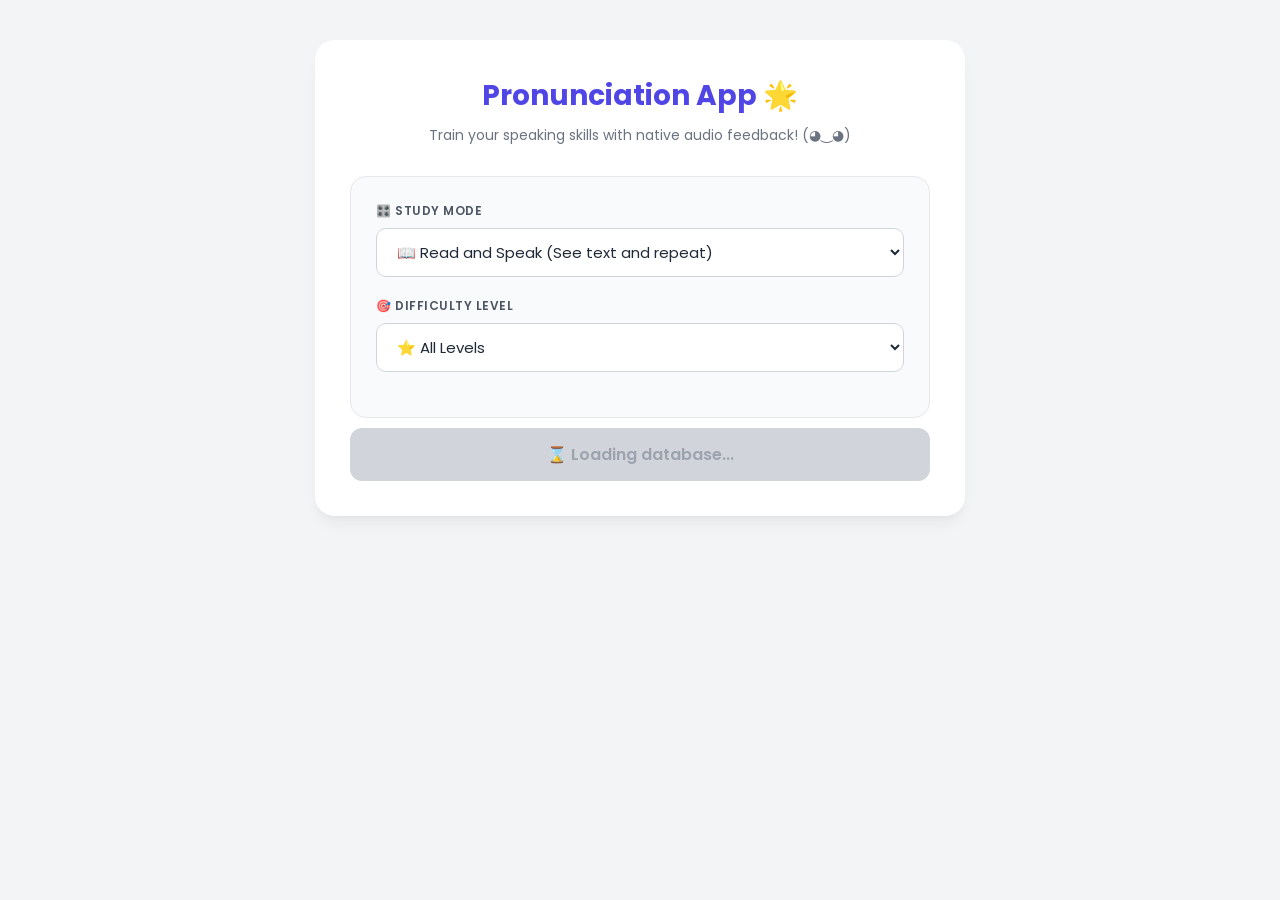
==== index.html @ 65e1717c "Update index.html" ====
<!DOCTYPE html>
<html lang="en">
<head>
    <meta charset="UTF-8">
    <meta name="viewport" content="width=device-width, initial-scale=1.0">
    <title>English Pronunciation Trainer 🌟</title>
    <!-- Google Fonts: Poppins (Clean and Modern) -->
    <link rel="preconnect" href="https://fonts.googleapis.com">
    <link rel="preconnect" href="https://fonts.gstatic.com" crossorigin>
    <link href="https://fonts.googleapis.com/css2?family=Poppins:wght@300;400;500;600;700&display=swap" rel="stylesheet">

    <style>
        :root {
            --primary: #4F46E5;       /* Modern Indigo */
            --primary-hover: #4338CA;
            --success: #10B981;       /* Emerald */
            --success-hover: #059669;
            --danger: #EF4444;        /* Rose Alert */
            --danger-hover: #DC2626;
            --dark: #1F2937;          /* Slate Dark */
            --light: #F9FAFB;
            --card-shadow: 0 10px 15px -3px rgba(0, 0, 0, 0.05), 0 4px 6px -4px rgba(0, 0, 0, 0.05);
            --transition: all 0.25s cubic-bezier(0.4, 0, 0.2, 1);
        }

        * {
            box-sizing: border-box;
            margin: 0;
            padding: 0;
        }

        body {
            font-family: 'Poppins', -apple-system, BlinkMacSystemFont, "Segoe UI", Roboto, sans-serif;
            background-color: #F3F4F6;
            color: var(--dark);
            min-height: 100vh;
            display: flex;
            flex-direction: column;
            align-items: center;
            justify-content: flex-start;
            padding: 40px 20px;
        }

        .container {
            max-width: 650px;
            width: 100%;
            background: white;
            padding: 35px;
            border-radius: 20px;
            box-shadow: var(--card-shadow);
            margin-bottom: 25px;
            transition: var(--transition);
        }

        /* Screen Navigation (Single-Page App Layout) */
        .screen-section {
            display: none;
        }
        .screen-section.active {
            display: block;
            animation: fadeIn 0.4s ease-out;
        }

        @keyframes fadeIn {
            from { opacity: 0; transform: translateY(8px); }
            to { opacity: 1; transform: translateY(0); }
        }

        h1 {
            text-align: center;
            color: var(--primary);
            font-size: 28px;
            font-weight: 700;
            margin-bottom: 8px;
        }

        .subtitle {
            text-align: center;
            color: #6B7280;
            font-size: 14px;
            margin-bottom: 30px;
        }

        /* Setup Screen Controls */
        .setup-card {
            background-color: var(--light);
            padding: 25px;
            border-radius: 16px;
            border: 1px solid #E5E7EB;
            margin-bottom: 10px;
        }

        .filter-group {
            display: flex;
            flex-direction: column;
            margin-bottom: 20px;
        }

        .filter-group label {
            font-size: 12px;
            font-weight: 600;
            margin-bottom: 8px;
            color: #4B5563;
            letter-spacing: 0.5px;
        }

        select {
            padding: 12px 16px;
            border-radius: 10px;
            border: 1.5px solid #D1D5DB;
            font-size: 15px;
            background-color: white;
            font-family: inherit;
            color: var(--dark);
            outline: none;
            transition: var(--transition);
            cursor: pointer;
        }

        select:focus {
            border-color: var(--primary);
            box-shadow: 0 0 0 3px rgba(79, 70, 229, 0.15);
        }

        /* Practice / Training Screen */
        .trainer-header {
            display: flex;
            justify-content: space-between;
            align-items: center;
            margin-bottom: 20px;
        }

        .badge {
            font-size: 11px;
            font-weight: 700;
            padding: 6px 14px;
            border-radius: 50px;
            text-transform: uppercase;
            letter-spacing: 0.5px;
        }
        .badge-easy { background-color: #D1FAE5; color: #065F46; }
        .badge-medium { background-color: #FEF3C7; color: #92400E; }
        .badge-hard { background-color: #FEE2E2; color: #991B1B; }

        .progress-indicator {
            text-align: center;
            font-size: 13px;
            color: #9CA3AF;
            margin-bottom: 15px;
            font-weight: 500;
        }

        .card {
            background: var(--light);
            padding: 30px 20px;
            border-radius: 16px;
            border: 1px solid #E5E7EB;
            margin: 15px 0;
            text-align: center;
            min-height: 120px;
            display: flex;
            flex-direction: column;
            align-items: center;
            justify-content: center;
        }

        #target-sentence {
            font-size: 22px;
            line-height: 1.6;
            font-weight: 600;
            color: var(--dark);
            transition: var(--transition);
        }

        #image-container {
            max-width: 100%;
            margin-bottom: 15px;
            border-radius: 12px;
            overflow: hidden;
            display: none;
            box-shadow: 0 4px 6px -1px rgba(0,0,0,0.05);
        }

        #image-display {
            width: 100%;
            max-height: 220px;
            object-fit: contain;
        }

        /* Listen and Speak Audio Controls */
        #audio-container {
            display: none;
            width: 100%;
        }

        .audio-instruction {
            font-size: 13px;
            color: #6B7280;
            margin-bottom: 15px;
        }

        /* Voice Selection Controls inside Audio Card */
        .voice-settings {
            display: flex;
            gap: 12px;
            justify-content: center;
            margin-bottom: 20px;
            flex-wrap: wrap;
            background: rgba(255, 255, 255, 0.7);
            padding: 12px;
            border-radius: 12px;
            border: 1px solid rgba(0, 0, 0, 0.05);
        }

        .setting-item {
            display: flex;
            flex-direction: column;
            align-items: flex-start;
            flex: 1;
            min-width: 140px;
        }

        .setting-item label {
            font-size: 11px;
            font-weight: 600;
            color: #4B5563;
            margin-bottom: 5px;
            text-transform: uppercase;
            letter-spacing: 0.5px;
        }

        .setting-item select {
            width: 100%;
            padding: 8px 12px;
            border-radius: 8px;
            border: 1.5px solid #E5E7EB;
            font-size: 13px;
            font-weight: 500;
            color: var(--dark);
            background-color: white;
            transition: var(--transition);
            cursor: pointer;
        }

        .btn-audio-play {
            background-color: var(--primary);
            color: white;
            border: none;
            padding: 12px 24px;
            font-size: 15px;
            font-weight: 600;
            border-radius: 50px;
            cursor: pointer;
            display: inline-flex;
            align-items: center;
            gap: 8px;
            transition: var(--transition);
            box-shadow: 0 4px 10px rgba(79, 70, 229, 0.2);
            position: relative;
            /* 🛠️ เพิ่มบรรทัดนี้เพื่อเว้นระยะห่างด้านล่างของปุ่ม (ปรับตัวเลขได้ตามใจชอบ) */
            margin-bottom: 30px; 
        }

        .btn-audio-play:hover {
            background-color: var(--primary-hover);
            transform: translateY(-1px);
        }

        .btn-audio-play::after {
            content: '';
            position: absolute;
            width: 100%;
            height: 100%;
            border-radius: 50px;
            border: 2px solid var(--primary);
            top: 0;
            left: 0;
            animation: audio-pulse 2s infinite;
            pointer-events: none;
            opacity: 0;
        }

        @keyframes audio-pulse {
            0% { transform: scale(1); opacity: 0.5; }
            100% { transform: scale(1.15); opacity: 0; }
        }

        /* Pronunciation feedback markers */
        .word-correct { color: var(--success); font-weight: 700; margin: 0 3px; border-bottom: 2px solid var(--success); }
        .word-incorrect { color: var(--danger); text-decoration: underline dashed; margin: 0 3px; }

        .comparison-result {
            text-align: center;
            font-size: 18px;
            line-height: 1.6;
            min-height: 30px;
            margin: 15px 0;
        }

        .status-text {
            text-align: center;
            font-size: 13px;
            font-style: italic;
            color: #6B7280;
            min-height: 20px;
            margin-bottom: 15px;
        }

        .score-display {
            text-align: center;
            font-size: 32px;
            font-weight: 700;
            color: var(--primary);
            margin: 15px 0;
            min-height: 48px;
        }

        /* Action Buttons */
        .btn-group {
            display: flex;
            gap: 12px;
            justify-content: center;
            margin-top: 10px;
        }

        button {
            font-family: inherit;
            border: none;
            border-radius: 12px;
            cursor: pointer;
            transition: var(--transition);
        }

        button:disabled {
            background-color: #D1D5DB !important;
            color: #9CA3AF !important;
            cursor: not-allowed;
            box-shadow: none !important;
        }

        .btn-block {
            width: 100%;
        }

        .btn-large {
            padding: 14px 28px;
            font-size: 16px;
            font-weight: 600;
        }

        .btn-primary { background: var(--primary); color: white; }
        .btn-primary:hover:not(:disabled) { background: var(--primary-hover); }

        .btn-secondary { background: #E5E7EB; color: #4B5563; font-weight: 600; padding: 10px 20px; font-size: 14px; }
        .btn-secondary:hover { background: #D1D5DB; }
        .btn-sm { padding: 6px 12px; font-size: 12px; border-radius: 8px; }

        .btn-success { background: var(--success); color: white; }
        .btn-success:hover:not(:disabled) { background: var(--success-hover); }

        .btn-danger { background: var(--danger); color: white; }
        .btn-danger:hover { background: var(--danger-hover); }

        /* Mic Action Settings */
        .btn-mic {
            display: inline-flex;
            align-items: center;
            gap: 8px;
            padding: 12px 26px;
            font-size: 15px;
            font-weight: 600;
            border-radius: 50px;
            box-shadow: 0 4px 6px -1px rgba(0,0,0,0.05);
        }

        .btn-mic-active {
            animation: recording-glow 1.5s infinite;
        }

        @keyframes recording-glow {
            0% { background-color: var(--danger); box-shadow: 0 0 0 0 rgba(239, 68, 68, 0.4); }
            70% { background-color: #F87171; box-shadow: 0 0 0 10px rgba(239, 68, 68, 0); }
            100% { background-color: var(--danger); box-shadow: 0 0 0 0 rgba(239, 68, 68, 0); }
        }

        /* Practice History Section */
        .history-section {
            max-width: 650px;
            width: 100%;
            background: white;
            padding: 25px;
            border-radius: 20px;
            box-shadow: var(--card-shadow);
        }

        .history-header {
            display: flex;
            justify-content: space-between;
            align-items: center;
            margin-bottom: 20px;
        }

        .history-header h3 {
            font-size: 16px;
            font-weight: 700;
            color: var(--dark);
        }

        .table-responsive {
            overflow-x: auto;
            border-radius: 12px;
            border: 1px solid #E5E7EB;
        }

        table {
            width: 100%;
            border-collapse: collapse;
            background: white;
            font-size: 13px;
            text-align: left;
        }

        th, td {
            padding: 12px 16px;
            border-bottom: 1px solid #E5E7EB;
        }

        th {
            background-color: var(--light);
            color: #4B5563;
            font-weight: 600;
        }

        tr:last-child td {
            border-bottom: none;
        }

        .history-target {
            font-weight: 600;
            color: var(--dark);
        }

        .history-user {
            color: #6B7280;
            font-size: 12px;
            margin-top: 3px;
        }

        .score-pill {
            display: inline-block;
            padding: 4px 8px;
            border-radius: 6px;
            font-weight: bold;
        }
        .score-pill-high { background-color: #D1FAE5; color: #065F46; }
        .score-pill-med { background-color: #FEF3C7; color: #92400E; }
        .score-pill-low { background-color: #FEE2E2; color: #991B1B; }

        /* ==================== Responsive Queries (Desktop/Mobile optimizations) ==================== */
        @media (max-width: 600px) {
            body {
                padding: 15px 10px;
            }

            .container {
                padding: 20px 15px;
                border-radius: 16px;
                margin-bottom: 15px;
            }

            h1 {
                font-size: 22px;
            }

            .subtitle {
                font-size: 11px;
                margin-bottom: 20px;
            }

            .setup-card {
                padding: 15px;
            }

            select {
                padding: 10px 12px;
                font-size: 13px;
            }

            .trainer-header {
                margin-bottom: 15px;
            }

            .progress-indicator {
                font-size: 11px;
                margin-bottom: 10px;
            }

            .card {
                padding: 20px 12px;
                min-height: 100px;
            }

            #target-sentence {
                font-size: 17px;
                line-height: 1.5;
            }

            .voice-settings {
                flex-direction: column;
                gap: 10px;
                padding: 10px;
                width: 100%;
            }

            .setting-item {
                width: 100%;
                min-width: unset;
            }

            .btn-audio-play {
                width: 100%;
                justify-content: center;
                font-size: 14px;
                padding: 10px 18px;
            }

            .comparison-result {
                font-size: 15px;
                margin: 10px 0;
            }

            .status-text {
                font-size: 12px;
                margin-bottom: 10px;
            }

            .score-display {
                font-size: 26px;
                margin: 10px 0;
            }

            /* Stack all main buttons vertically to prevent clipping of button text on mobile */
            .btn-group {
                flex-direction: column;
                width: 100%;
                gap: 10px;
            }

            .btn-group button {
                width: 100% !important;
                padding: 12px;
                font-size: 14px;
                justify-content: center;
            }

            .history-section {
                padding: 15px;
                border-radius: 16px;
            }

            .history-header {
                flex-direction: column;
                align-items: flex-start;
                gap: 10px;
            }

            .history-header h3 {
                font-size: 14px;
            }

            .history-header div {
                width: 100%;
                display: flex;
                gap: 6px;
            }

            .history-header div button {
                flex: 1;
                font-size: 11px;
                padding: 6px 8px;
            }

            table {
                font-size: 11px;
            }

            th, td {
                padding: 8px 10px;
            }
        }
    </style>
</head>
<body>

    <!-- ==================== Screen 1: Study Configuration (Setup Screen) ==================== -->
    <div id="screen-setup" class="container screen-section active">
        <h1>Pronunciation App 🌟</h1>
        <p class="subtitle">Train your speaking skills with native audio feedback! (◕‿◕)</p>
        
        <div class="setup-card">
            <div class="filter-group">
                <label for="filter-mode">🎛️ STUDY MODE</label>
                <select id="filter-mode">
                    <option value="read">📖 Read and Speak (See text and repeat)</option>
                    <option value="listen">🎧 Listen and Speak (Listen and mimic voice)</option>
                    <option value="image">🖼️ Look and Speak (Identify pictures)</option>
                </select>
            </div>
            <div class="filter-group">
                <label for="filter-difficulty">🎯 DIFFICULTY LEVEL</label>
                <select id="filter-difficulty">
                    <option value="all">⭐ All Levels</option>
                    <option value="easy">🟢 Easy</option>
                    <option value="medium">🟡 Medium</option>
                    <option value="hard">🔴 Hard</option>
                </select>
            </div>
        </div>

        <button class="btn-primary btn-block btn-large" id="btn-start" onclick="startTrainingSession()" disabled>
            ⌛ Loading database...
        </button>
    </div>

    <!-- ==================== Screen 2: Interactive Training (Trainer Screen) ==================== -->
    <div id="screen-trainer" class="container screen-section">
        <div class="trainer-header">
            <button class="btn-secondary btn-sm" onclick="goBackToSetup()">⚙️ Change Mode</button>
            <span id="difficulty-badge" class="badge">-</span>
        </div>
        
        <div class="progress-indicator">
            Challenge <span id="current-question-num">0</span> / <span id="total-questions-num">0</span>
        </div>

        <!-- Dynamic Challenge Area -->
        <div class="card">
            <!-- Image Card (Look and Speak) -->
            <div id="image-container">
                <img id="image-display" src="" alt="Look at this image">
            </div>
            
            <!-- Audio Controller with Voice Setup (Listen and Speak) -->
            <div id="audio-container">
                <p class="audio-instruction">🔊 Listen carefully and repeat after the speaker! (•◡•)</p>
                
                <div class="voice-settings">
                    <div class="setting-item">
                        <label for="select-voice-type">🗣️ Speaker</label>
                        <select id="select-voice-type" onchange="updateVoiceSettings()">
                            <option value="female" selected>👩 Woman (Normal)</option>
                            <option value="male">👨 Man (Normal)</option>
                            <option value="girl">👧 Girl (High Pitch)</option>
                            <option value="boy">👦 Boy (High Pitch)</option>
                        </select>
                    </div>
                    <div class="setting-item">
                        <label for="select-voice-speed">⚡ Speed</label>
                        <select id="select-voice-speed" onchange="updateVoiceSettings()">
                            <option value="0.7">🐢 Slow (0.7x)</option>
                            <option value="1.0" selected>🚶 Normal (1.0x)</option>
                            <option value="1.3">🚀 Fast (1.3x)</option>
                        </select>
                    </div>
                </div>

                <button class="btn-audio-play" id="btn-play-audio" onclick="playTargetAudio()">
                    🔊 Listen to me
                </button>
            </div>
            
            <!-- Hidden/Revealed targets -->
            <div id="target-sentence">Loading...</div>
        </div>
        
        <!-- Interactive evaluation -->
        <div id="comparison-result" class="comparison-result"></div>

        <div class="status-text" id="status-message">Ready. Click 'Start Practice' to begin.</div>
        <div class="score-display" id="score-text"></div>

        <div class="btn-group">
            <button class="btn-success btn-mic" id="btn-mic" onclick="toggleRecording()">
                🎙️ Start Practice (•◡•)
            </button>
            <!-- New: Retry/Practice Again Button -->
            <button class="btn-secondary" id="btn-retry" onclick="retryCurrentSentence()" style="display: none;">
                🔄 Practice Again
            </button>
            <button class="btn-secondary" id="btn-next" onclick="loadNextSentence()">
                Next Challenge ➡️
            </button>
        </div>
    </div>

    <!-- ==================== Activity History Panel ==================== -->
    <div id="history-panel" class="history-section" style="display: none;">
        <div class="history-header">
            <h3>📈 Your Practice History</h3>
            <div>
                <button class="btn-secondary btn-sm" onclick="exportHistoryToCSV()">📤 Export CSV</button>
                <button class="btn-danger btn-sm" onclick="clearPracticeHistory()">🗑️ Clear History</button>
            </div>
        </div>
        <div class="table-responsive">
            <table>
                <thead>
                    <tr>
                        <th style="width: 25%">Time</th>
                        <th style="width: 15%">Mode</th>
                        <th style="width: 45%">Target Sentence & Your Speech</th>
                        <th style="width: 15%">Score</th>
                    </tr>
                </thead>
                <tbody id="history-table-body">
                    <!-- Loaded dynamically via JavaScript -->
                </tbody>
            </table>
        </div>
    </div>

    <script src="app.js"></script>
</body>
</html>
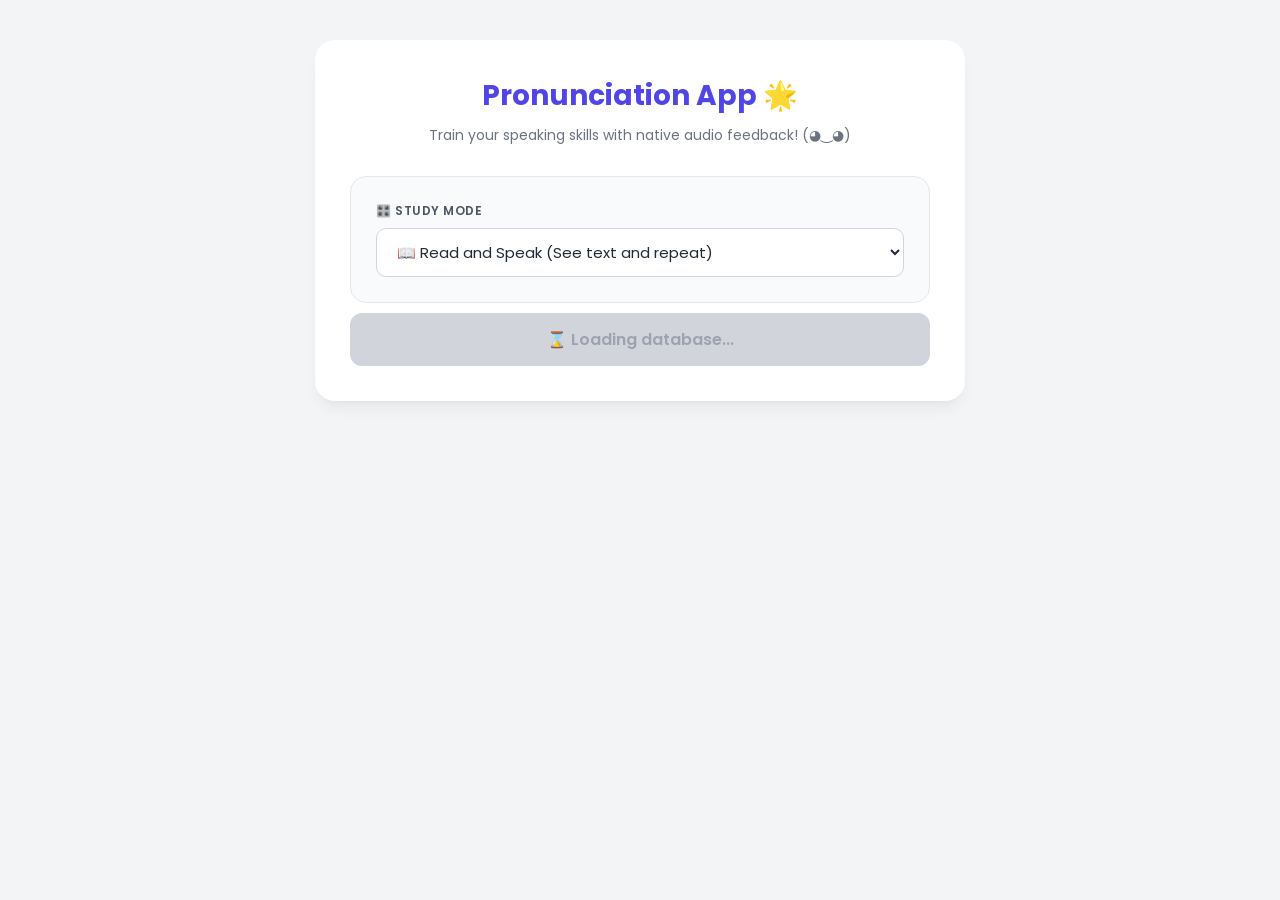
==== commit 9985f42c: "Update index.html" ====
--- a/index.html
+++ b/index.html
@@ -93,7 +93,6 @@
         .filter-group {
             display: flex;
             flex-direction: column;
-            margin-bottom: 20px;
         }
 
         .filter-group label {
@@ -125,22 +124,10 @@
         /* Practice / Training Screen */
         .trainer-header {
             display: flex;
-            justify-content: space-between;
+            justify-content: flex-start;
             align-items: center;
             margin-bottom: 20px;
         }
-
-        .badge {
-            font-size: 11px;
-            font-weight: 700;
-            padding: 6px 14px;
-            border-radius: 50px;
-            text-transform: uppercase;
-            letter-spacing: 0.5px;
-        }
-        .badge-easy { background-color: #D1FAE5; color: #065F46; }
-        .badge-medium { background-color: #FEF3C7; color: #92400E; }
-        .badge-hard { background-color: #FEE2E2; color: #991B1B; }
 
         .progress-indicator {
             text-align: center;
@@ -257,7 +244,7 @@
             transition: var(--transition);
             box-shadow: 0 4px 10px rgba(79, 70, 229, 0.2);
             position: relative;
-            /* 🛠️ เพิ่มบรรทัดนี้เพื่อเว้นระยะห่างด้านล่างของปุ่ม (ปรับตัวเลขได้ตามใจชอบ) */
+            /* Spacing between button and target sentence */
             margin-bottom: 30px; 
         }
 
@@ -285,6 +272,38 @@
             100% { transform: scale(1.15); opacity: 0; }
         }
 
+        /* Typing Input Layout Container */
+        #type-container {
+            display: none;
+            width: 100%;
+            margin-bottom: 20px;
+        }
+
+        #type-input {
+            width: 100%;
+            padding: 14px 18px;
+            border-radius: 12px;
+            border: 1.5px solid #D1D5DB;
+            font-family: inherit;
+            font-size: 16px;
+            font-weight: 500;
+            outline: none;
+            transition: var(--transition);
+            background-color: white;
+            color: var(--dark);
+        }
+
+        #type-input:focus {
+            border-color: var(--primary);
+            box-shadow: 0 0 0 3px rgba(79, 70, 229, 0.15);
+        }
+
+        #type-input:disabled {
+            background-color: #F3F4F6;
+            color: #9CA3AF;
+            cursor: not-allowed;
+        }
+
         /* Pronunciation feedback markers */
         .word-correct { color: var(--success); font-weight: 700; margin: 0 3px; border-bottom: 2px solid var(--success); }
         .word-incorrect { color: var(--danger); text-decoration: underline dashed; margin: 0 3px; }
@@ -295,6 +314,22 @@
             line-height: 1.6;
             min-height: 30px;
             margin: 15px 0;
+        }
+
+        /* Grammar Advisor Box style */
+        #grammar-tip {
+            font-size: 13px;
+            color: var(--primary);
+            background-color: rgba(79, 70, 229, 0.08);
+            padding: 10px 14px;
+            border-radius: 10px;
+            display: none;
+            margin: 12px auto;
+            max-width: 95%;
+            line-height: 1.5;
+            border: 1px solid rgba(79, 70, 229, 0.15);
+            animation: fadeIn 0.3s ease-out;
+            text-align: left;
         }
 
         .status-text {
@@ -505,6 +540,11 @@
                 line-height: 1.5;
             }
 
+            #type-input {
+                padding: 12px 14px;
+                font-size: 14px;
+            }
+
             .voice-settings {
                 flex-direction: column;
                 gap: 10px;
@@ -522,6 +562,7 @@
                 justify-content: center;
                 font-size: 14px;
                 padding: 10px 18px;
+                margin-bottom: 20px;
             }
 
             .comparison-result {
@@ -604,15 +645,9 @@
                     <option value="read">📖 Read and Speak (See text and repeat)</option>
                     <option value="listen">🎧 Listen and Speak (Listen and mimic voice)</option>
                     <option value="image">🖼️ Look and Speak (Identify pictures)</option>
-                </select>
-            </div>
-            <div class="filter-group">
-                <label for="filter-difficulty">🎯 DIFFICULTY LEVEL</label>
-                <select id="filter-difficulty">
-                    <option value="all">⭐ All Levels</option>
-                    <option value="easy">🟢 Easy</option>
-                    <option value="medium">🟡 Medium</option>
-                    <option value="hard">🔴 Hard</option>
+                    <!-- Typing modes -->
+                    <option value="listen_type">⌨️ Listen and Type (Hear audio and spell)</option>
+                    <option value="image_type">🖼️ Look and Type (Look at image and spell)</option>
                 </select>
             </div>
         </div>
@@ -626,7 +661,6 @@
     <div id="screen-trainer" class="container screen-section">
         <div class="trainer-header">
             <button class="btn-secondary btn-sm" onclick="goBackToSetup()">⚙️ Change Mode</button>
-            <span id="difficulty-badge" class="badge">-</span>
         </div>
         
         <div class="progress-indicator">
@@ -664,17 +698,24 @@
                     </div>
                 </div>
 
+                <!-- Fixed voice-button label to "Listen to Me" -->
                 <button class="btn-audio-play" id="btn-play-audio" onclick="playTargetAudio()">
-                    🔊 Listen to me
+                    🔊 Listen to Me
                 </button>
+            </div>
+
+            <!-- Typing input block (Invisible in speaking modes) -->
+            <div id="type-container">
+                <input type="text" id="type-input" placeholder="Type your answer here..." onkeydown="handleTypeEnter(event)">
             </div>
             
             <!-- Hidden/Revealed targets -->
             <div id="target-sentence">Loading...</div>
         </div>
         
-        <!-- Interactive evaluation -->
+        <!-- Interactive evaluation and grammar tips -->
         <div id="comparison-result" class="comparison-result"></div>
+        <div id="grammar-tip"></div>
 
         <div class="status-text" id="status-message">Ready. Click 'Start Practice' to begin.</div>
         <div class="score-display" id="score-text"></div>
@@ -683,7 +724,11 @@
             <button class="btn-success btn-mic" id="btn-mic" onclick="toggleRecording()">
                 🎙️ Start Practice (•◡•)
             </button>
-            <!-- New: Retry/Practice Again Button -->
+            <!-- Check answer button for typing mode -->
+            <button class="btn-success btn-mic" id="btn-submit-type" onclick="evaluateTyping()" style="display: none;">
+                ✏️ Check Answer
+            </button>
+            <!-- Practice Again button (Can be clicked at any completed turn) -->
             <button class="btn-secondary" id="btn-retry" onclick="retryCurrentSentence()" style="display: none;">
                 🔄 Practice Again
             </button>
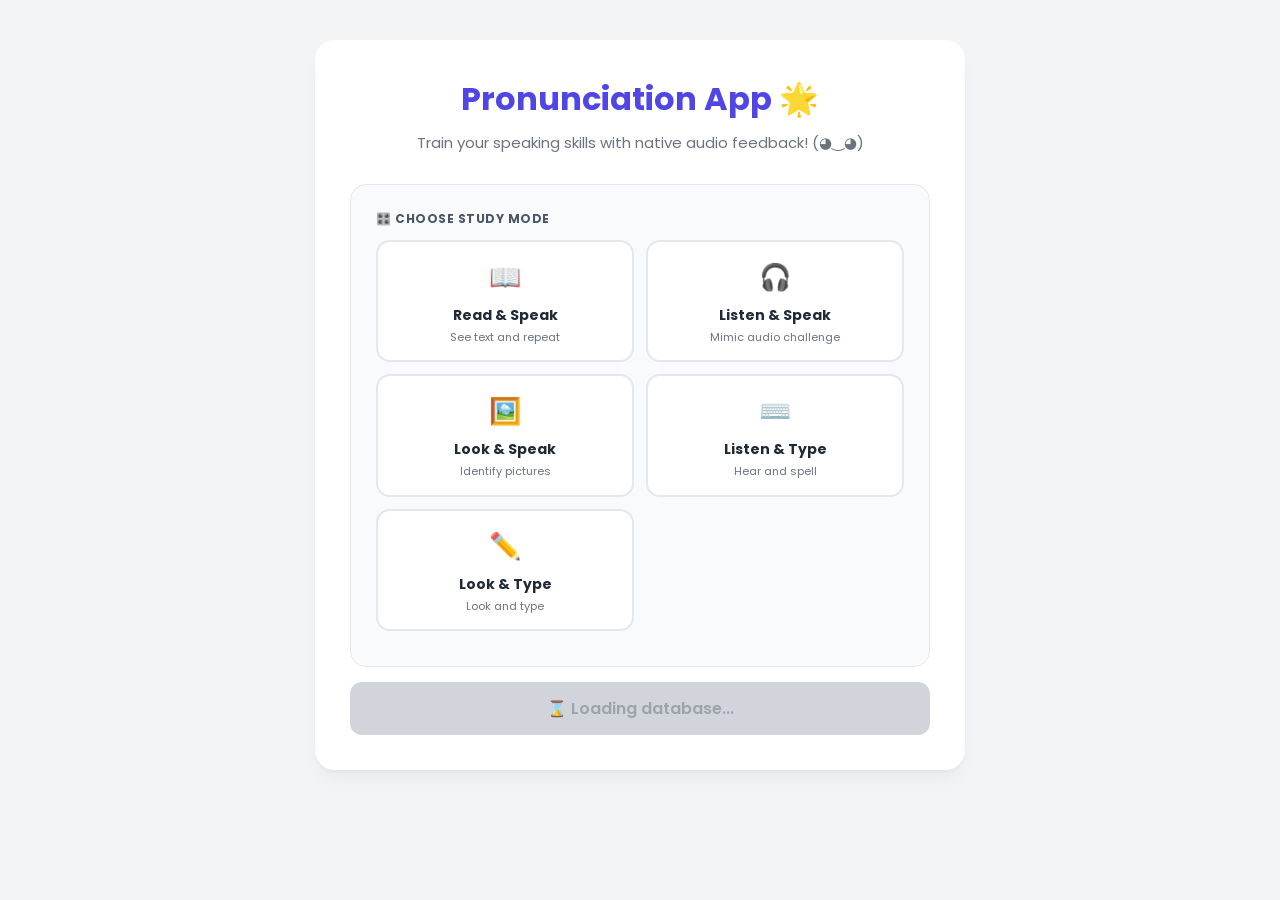
==== commit 88224cbb: "Update index.html" ====
--- a/index.html
+++ b/index.html
@@ -69,7 +69,7 @@
         h1 {
             text-align: center;
             color: var(--primary);
-            font-size: 28px;
+            font-size: 32px;
             font-weight: 700;
             margin-bottom: 8px;
         }
@@ -77,64 +77,109 @@
         .subtitle {
             text-align: center;
             color: #6B7280;
-            font-size: 14px;
+            font-size: 15px;
             margin-bottom: 30px;
         }
 
-        /* Setup Screen Controls */
+        /* Mode Selection Grid */
         .setup-card {
             background-color: var(--light);
             padding: 25px;
             border-radius: 16px;
             border: 1px solid #E5E7EB;
+            margin-bottom: 15px;
+        }
+
+        .mode-grid {
+            display: grid;
+            grid-template-columns: repeat(2, 1fr);
+            gap: 12px;
+            margin-top: 10px;
             margin-bottom: 10px;
         }
 
-        .filter-group {
+        .mode-btn {
+            background: white;
+            border: 2px solid #E5E7EB;
+            border-radius: 14px;
+            padding: 16px 12px;
             display: flex;
             flex-direction: column;
-        }
-
-        .filter-group label {
-            font-size: 12px;
-            font-weight: 600;
+            align-items: center;
+            text-align: center;
+            cursor: pointer;
+            transition: var(--transition);
+            width: 100%;
+        }
+
+        .mode-btn:hover:not(:disabled) {
+            border-color: var(--primary);
+            transform: translateY(-2px);
+        }
+
+        .mode-btn.active {
+            border-color: var(--primary);
+            background-color: rgba(79, 70, 229, 0.05);
+            box-shadow: 0 0 0 3px rgba(79, 70, 229, 0.15);
+        }
+
+        .mode-btn:disabled {
+            background-color: #E5E7EB;
+            border-color: #D1D5DB;
+            color: #9CA3AF;
+            cursor: not-allowed;
+            opacity: 0.6;
+        }
+
+        .mode-btn:disabled .mode-icon {
+            filter: grayscale(1);
+        }
+
+        .mode-icon {
+            font-size: 26px;
             margin-bottom: 8px;
-            color: #4B5563;
-            letter-spacing: 0.5px;
-        }
-
-        select {
-            padding: 12px 16px;
-            border-radius: 10px;
-            border: 1.5px solid #D1D5DB;
-            font-size: 15px;
-            background-color: white;
-            font-family: inherit;
+        }
+
+        .mode-title {
+            font-weight: 700;
+            font-size: 14px;
             color: var(--dark);
-            outline: none;
-            transition: var(--transition);
-            cursor: pointer;
-        }
-
-        select:focus {
-            border-color: var(--primary);
-            box-shadow: 0 0 0 3px rgba(79, 70, 229, 0.15);
-        }
-
-        /* Practice / Training Screen */
+            margin-bottom: 4px;
+        }
+
+        .mode-desc {
+            font-size: 11px;
+            color: #6B7280;
+            line-height: 1.3;
+        }
+
+        /* Practice / Training Screen Header */
         .trainer-header {
             display: flex;
             justify-content: flex-start;
             align-items: center;
-            margin-bottom: 20px;
+            margin-bottom: 15px;
+        }
+
+        /* High-focus Progress indicator styles */
+        .progress-indicator-container {
+            text-align: center;
+            margin-bottom: 18px;
+            width: 100%;
         }
 
         .progress-indicator {
-            text-align: center;
-            font-size: 13px;
-            color: #9CA3AF;
-            margin-bottom: 15px;
-            font-weight: 500;
+            display: inline-flex;
+            align-items: center;
+            gap: 6px;
+            font-size: 15px;
+            font-weight: 700;
+            color: var(--primary);
+            background-color: rgba(79, 70, 229, 0.08);
+            border: 1px solid rgba(79, 70, 229, 0.18);
+            padding: 6px 18px;
+            border-radius: 50px;
+            box-shadow: 0 1px 3px rgba(0, 0, 0, 0.01);
         }
 
         .card {
@@ -152,7 +197,7 @@
         }
 
         #target-sentence {
-            font-size: 22px;
+            font-size: 24px;
             line-height: 1.6;
             font-weight: 600;
             color: var(--dark);
@@ -316,22 +361,6 @@
             margin: 15px 0;
         }
 
-        /* Grammar Advisor Box style */
-        #grammar-tip {
-            font-size: 13px;
-            color: var(--primary);
-            background-color: rgba(79, 70, 229, 0.08);
-            padding: 10px 14px;
-            border-radius: 10px;
-            display: none;
-            margin: 12px auto;
-            max-width: 95%;
-            line-height: 1.5;
-            border: 1px solid rgba(79, 70, 229, 0.15);
-            animation: fadeIn 0.3s ease-out;
-            text-align: left;
-        }
-
         .status-text {
             text-align: center;
             font-size: 13px;
@@ -350,7 +379,91 @@
             min-height: 48px;
         }
 
-        /* Action Buttons */
+        /* Modals & Popups styling */
+        .modal-overlay {
+            position: fixed;
+            top: 0;
+            left: 0;
+            width: 100%;
+            height: 100%;
+            background-color: rgba(0, 0, 0, 0.6);
+            display: flex;
+            align-items: center;
+            justify-content: center;
+            z-index: 10000;
+            padding: 20px;
+            animation: fadeIn 0.25s ease-out;
+        }
+
+        .modal-content {
+            background: white;
+            width: 100%;
+            max-width: 500px;
+            border-radius: 24px;
+            padding: 30px;
+            box-shadow: 0 20px 25px -5px rgba(0, 0, 0, 0.1), 0 10px 10px -5px rgba(0, 0, 0, 0.04);
+            text-align: center;
+            animation: scaleIn 0.3s cubic-bezier(0.34, 1.56, 0.64, 1);
+        }
+
+        @keyframes scaleIn {
+            from { transform: scale(0.9); opacity: 0; }
+            to { transform: scale(1); opacity: 1; }
+        }
+
+        .modal-score {
+            font-size: 58px;
+            font-weight: 800;
+            color: var(--primary);
+            margin: 12px 0;
+            text-shadow: 0 2px 4px rgba(79, 70, 229, 0.1);
+        }
+
+        .modal-grammar-tip {
+            font-size: 13px;
+            color: var(--primary);
+            background-color: rgba(79, 70, 229, 0.08);
+            padding: 12px;
+            border-radius: 12px;
+            border: 1px solid rgba(79, 70, 229, 0.15);
+            margin: 15px 0;
+            text-align: left;
+            line-height: 1.5;
+        }
+
+        .modal-actions {
+            display: flex;
+            flex-direction: column;
+            gap: 10px;
+            margin-top: 20px;
+        }
+
+        .modal-actions button {
+            width: 100%;
+            padding: 12px 24px;
+            font-size: 14px;
+            font-weight: 700;
+            border-radius: 12px;
+        }
+
+        /* Distinct Colors for Buttons (Vibrant Styles) */
+        .btn-retry-style {
+            background: #8B5CF6; /* Vibrant Purple */
+            color: white;
+        }
+        .btn-retry-style:hover {
+            background: #7C3AED;
+        }
+
+        .btn-next-style {
+            background: #F59E0B; /* Vibrant Amber/Orange */
+            color: white;
+        }
+        .btn-next-style:hover {
+            background: #D97706;
+        }
+
+        /* Action Buttons on Main Screen */
         .btn-group {
             display: flex;
             gap: 12px;
@@ -418,102 +531,29 @@
             100% { background-color: var(--danger); box-shadow: 0 0 0 0 rgba(239, 68, 68, 0); }
         }
 
-        /* Practice History Section */
-        .history-section {
-            max-width: 650px;
-            width: 100%;
-            background: white;
-            padding: 25px;
-            border-radius: 20px;
-            box-shadow: var(--card-shadow);
-        }
-
-        .history-header {
-            display: flex;
-            justify-content: space-between;
-            align-items: center;
-            margin-bottom: 20px;
-        }
-
-        .history-header h3 {
-            font-size: 16px;
-            font-weight: 700;
-            color: var(--dark);
-        }
-
-        .table-responsive {
-            overflow-x: auto;
-            border-radius: 12px;
-            border: 1px solid #E5E7EB;
-        }
-
-        table {
-            width: 100%;
-            border-collapse: collapse;
-            background: white;
-            font-size: 13px;
-            text-align: left;
-        }
-
-        th, td {
-            padding: 12px 16px;
-            border-bottom: 1px solid #E5E7EB;
-        }
-
-        th {
-            background-color: var(--light);
-            color: #4B5563;
-            font-weight: 600;
-        }
-
-        tr:last-child td {
-            border-bottom: none;
-        }
-
-        .history-target {
-            font-weight: 600;
-            color: var(--dark);
-        }
-
-        .history-user {
-            color: #6B7280;
-            font-size: 12px;
-            margin-top: 3px;
-        }
-
-        .score-pill {
-            display: inline-block;
-            padding: 4px 8px;
-            border-radius: 6px;
-            font-weight: bold;
-        }
-        .score-pill-high { background-color: #D1FAE5; color: #065F46; }
-        .score-pill-med { background-color: #FEF3C7; color: #92400E; }
-        .score-pill-low { background-color: #FEE2E2; color: #991B1B; }
-
         /* ==================== Responsive Queries (Desktop/Mobile optimizations) ==================== */
         @media (max-width: 600px) {
             body {
-                padding: 15px 10px;
+                padding: 10px 8px;
             }
 
             .container {
-                padding: 20px 15px;
+                padding: 18px 14px;
                 border-radius: 16px;
-                margin-bottom: 15px;
+                margin-bottom: 12px;
             }
 
             h1 {
-                font-size: 22px;
+                font-size: 24px;
             }
 
             .subtitle {
-                font-size: 11px;
+                font-size: 12px;
                 margin-bottom: 20px;
             }
 
             .setup-card {
-                padding: 15px;
+                padding: 18px 12px;
             }
 
             select {
@@ -522,33 +562,38 @@
             }
 
             .trainer-header {
-                margin-bottom: 15px;
+                margin-bottom: 10px;
+            }
+
+            .progress-indicator-container {
+                margin-bottom: 12px;
             }
 
             .progress-indicator {
-                font-size: 11px;
-                margin-bottom: 10px;
+                font-size: 12px;
+                padding: 4px 14px;
             }
 
             .card {
-                padding: 20px 12px;
-                min-height: 100px;
+                padding: 18px 10px;
+                min-height: 90px;
+                margin: 10px 0;
             }
 
             #target-sentence {
-                font-size: 17px;
-                line-height: 1.5;
+                font-size: 18px;
+                line-height: 1.4;
             }
 
             #type-input {
-                padding: 12px 14px;
-                font-size: 14px;
+                padding: 10px 12px;
+                font-size: 13px;
             }
 
             .voice-settings {
                 flex-direction: column;
-                gap: 10px;
-                padding: 10px;
+                gap: 8px;
+                padding: 8px;
                 width: 100%;
             }
 
@@ -557,81 +602,60 @@
                 min-width: unset;
             }
 
+            /* Highly compact spacing for mobile voice/hearing block */
             .btn-audio-play {
                 width: 100%;
                 justify-content: center;
+                font-size: 13px;
+                padding: 8px 14px;
+                margin-bottom: 15px; 
+            }
+
+            .comparison-result {
                 font-size: 14px;
-                padding: 10px 18px;
-                margin-bottom: 20px;
-            }
-
-            .comparison-result {
-                font-size: 15px;
-                margin: 10px 0;
+                margin: 6px 0;
+                min-height: auto;
+            }
+
+            #grammar-tip {
+                font-size: 12px;
+                padding: 8px 10px;
+                margin: 8px auto;
             }
 
             .status-text {
                 font-size: 12px;
-                margin-bottom: 10px;
+                margin-bottom: 6px;
+                min-height: auto;
             }
 
             .score-display {
-                font-size: 26px;
-                margin: 10px 0;
+                font-size: 24px;
+                margin: 6px 0;
+                min-height: auto;
             }
 
             /* Stack all main buttons vertically to prevent clipping of button text on mobile */
             .btn-group {
                 flex-direction: column;
                 width: 100%;
-                gap: 10px;
+                gap: 8px;
+                margin-top: 8px;
             }
 
             .btn-group button {
                 width: 100% !important;
-                padding: 12px;
-                font-size: 14px;
+                padding: 11px;
+                font-size: 13px;
                 justify-content: center;
-            }
-
-            .history-section {
-                padding: 15px;
-                border-radius: 16px;
-            }
-
-            .history-header {
-                flex-direction: column;
-                align-items: flex-start;
-                gap: 10px;
-            }
-
-            .history-header h3 {
-                font-size: 14px;
-            }
-
-            .history-header div {
-                width: 100%;
-                display: flex;
-                gap: 6px;
-            }
-
-            .history-header div button {
-                flex: 1;
-                font-size: 11px;
-                padding: 6px 8px;
-            }
-
-            table {
-                font-size: 11px;
-            }
-
-            th, td {
-                padding: 8px 10px;
             }
         }
     </style>
 </head>
 <body>
+
+    <!-- Canvas for celebration confetti -->
+    <canvas id="confetti-canvas" style="position: fixed; top: 0; left: 0; width: 100%; height: 100%; pointer-events: none; z-index: 10005; display: none;"></canvas>
 
     <!-- ==================== Screen 1: Study Configuration (Setup Screen) ==================== -->
     <div id="screen-setup" class="container screen-section active">
@@ -639,16 +663,34 @@
         <p class="subtitle">Train your speaking skills with native audio feedback! (◕‿◕)</p>
         
         <div class="setup-card">
-            <div class="filter-group">
-                <label for="filter-mode">🎛️ STUDY MODE</label>
-                <select id="filter-mode">
-                    <option value="read">📖 Read and Speak (See text and repeat)</option>
-                    <option value="listen">🎧 Listen and Speak (Listen and mimic voice)</option>
-                    <option value="image">🖼️ Look and Speak (Identify pictures)</option>
-                    <!-- Typing modes -->
-                    <option value="listen_type">⌨️ Listen and Type (Hear audio and spell)</option>
-                    <option value="image_type">🖼️ Look and Type (Look at image and spell)</option>
-                </select>
+            <!-- Study Mode interactive icon buttons -->
+            <label style="font-size: 12px; font-weight: 700; margin-bottom: 12px; color: #4B5563; display: block; letter-spacing: 0.5px;">🎛️ CHOOSE STUDY MODE</label>
+            <div class="mode-grid">
+                <button class="mode-btn" id="mode-read" onclick="selectMode('read')">
+                    <span class="mode-icon">📖</span>
+                    <span class="mode-title">Read & Speak</span>
+                    <span class="mode-desc">See text and repeat</span>
+                </button>
+                <button class="mode-btn" id="mode-listen" onclick="selectMode('listen')">
+                    <span class="mode-icon">🎧</span>
+                    <span class="mode-title">Listen & Speak</span>
+                    <span class="mode-desc">Mimic audio challenge</span>
+                </button>
+                <button class="mode-btn" id="mode-image" onclick="selectMode('image')">
+                    <span class="mode-icon">🖼️</span>
+                    <span class="mode-title">Look & Speak</span>
+                    <span class="mode-desc">Identify pictures</span>
+                </button>
+                <button class="mode-btn" id="mode-listen_type" onclick="selectMode('listen_type')">
+                    <span class="mode-icon">⌨️</span>
+                    <span class="mode-title">Listen & Type</span>
+                    <span class="mode-desc">Hear and spell</span>
+                </button>
+                <button class="mode-btn" id="mode-image_type" onclick="selectMode('image_type')">
+                    <span class="mode-icon">✏️</span>
+                    <span class="mode-title">Look & Type</span>
+                    <span class="mode-desc">Look and type</span>
+                </button>
             </div>
         </div>
 
@@ -663,8 +705,11 @@
             <button class="btn-secondary btn-sm" onclick="goBackToSetup()">⚙️ Change Mode</button>
         </div>
         
-        <div class="progress-indicator">
-            Challenge <span id="current-question-num">0</span> / <span id="total-questions-num">0</span>
+        <!-- Modified Challenge counter badge to high-contrast Pill Badge style -->
+        <div class="progress-indicator-container">
+            <div class="progress-indicator">
+                🎯 Challenge <span id="current-question-num">0</span> / <span id="total-questions-num">0</span>
+            </div>
         </div>
 
         <!-- Dynamic Challenge Area -->
@@ -713,12 +758,8 @@
             <div id="target-sentence">Loading...</div>
         </div>
         
-        <!-- Interactive evaluation and grammar tips -->
-        <div id="comparison-result" class="comparison-result"></div>
-        <div id="grammar-tip"></div>
-
+        <!-- Main page results display is cleared upon evaluation and shown inside the popup instead -->
         <div class="status-text" id="status-message">Ready. Click 'Start Practice' to begin.</div>
-        <div class="score-display" id="score-text"></div>
 
         <div class="btn-group">
             <button class="btn-success btn-mic" id="btn-mic" onclick="toggleRecording()">
@@ -738,29 +779,37 @@
         </div>
     </div>
 
-    <!-- ==================== Activity History Panel ==================== -->
-    <div id="history-panel" class="history-section" style="display: none;">
-        <div class="history-header">
-            <h3>📈 Your Practice History</h3>
-            <div>
-                <button class="btn-secondary btn-sm" onclick="exportHistoryToCSV()">📤 Export CSV</button>
-                <button class="btn-danger btn-sm" onclick="clearPracticeHistory()">🗑️ Clear History</button>
+    <!-- ==================== New: Standard Score and Grammar Coach Modal Window ==================== -->
+    <div id="evaluation-modal" class="container screen-section" style="display: none; max-width: 600px; padding: 25px;">
+        <h2 style="text-align: center; color: var(--primary); font-size: 24px; margin-bottom: 15px;">📊 Performance Analysis</h2>
+        
+        <div class="card" style="min-height: auto; padding: 15px; background: var(--light); margin-bottom: 15px;">
+            <div id="modal-score" class="modal-score">0%</div>
+            <div id="modal-comparison" class="comparison-result" style="margin: 5px 0;"></div>
+            <div id="modal-grammar-tip" class="modal-grammar-tip" style="display: none;"></div>
+            <div id="modal-status" class="status-text" style="margin-bottom: 5px; font-weight: 500;"></div>
+        </div>
+
+        <div class="modal-actions">
+            <!-- Distinct attractive colored buttons -->
+            <button class="btn-retry-style" id="modal-btn-retry" onclick="closeModalAndRetry()">🔄 Practice Again</button>
+            <button class="btn-next-style" id="modal-btn-next" onclick="closeModalAndNext()">Next Challenge ➡️</button>
+            <button class="btn-secondary" onclick="closeModal()" style="background: #E5E7EB; color: #4B5563;">Close ❌</button>
+        </div>
+    </div>
+
+    <!-- ==================== New: Mission Accomplished Celebration Pop-up ==================== -->
+    <div id="mission-modal" class="modal-overlay" style="display: none;">
+        <div class="modal-content" style="border: 2px solid #10B981; max-width: 480px;">
+            <h1 style="font-size: 45px; margin-bottom: 10px;">🏆</h1>
+            <h2 style="color: #10B981; font-weight: 800; font-size: 26px; margin-bottom: 12px;">Mission Completed!</h2>
+            <p style="color: #4B5563; font-size: 15px; line-height: 1.5; margin-bottom: 24px;">
+                Fabulous! You have successfully cleared all challenges in this mode with a perfect 100% score! (◕‿◕)
+            </p>
+            <div class="modal-actions">
+                <button class="btn-success btn-block" onclick="restartMission()">🔄 Restart Mode</button>
+                <button class="btn-primary btn-block" onclick="changeMissionMode()">⚙️ Change Mode</button>
             </div>
-        </div>
-        <div class="table-responsive">
-            <table>
-                <thead>
-                    <tr>
-                        <th style="width: 25%">Time</th>
-                        <th style="width: 15%">Mode</th>
-                        <th style="width: 45%">Target Sentence & Your Speech</th>
-                        <th style="width: 15%">Score</th>
-                    </tr>
-                </thead>
-                <tbody id="history-table-body">
-                    <!-- Loaded dynamically via JavaScript -->
-                </tbody>
-            </table>
         </div>
     </div>
 
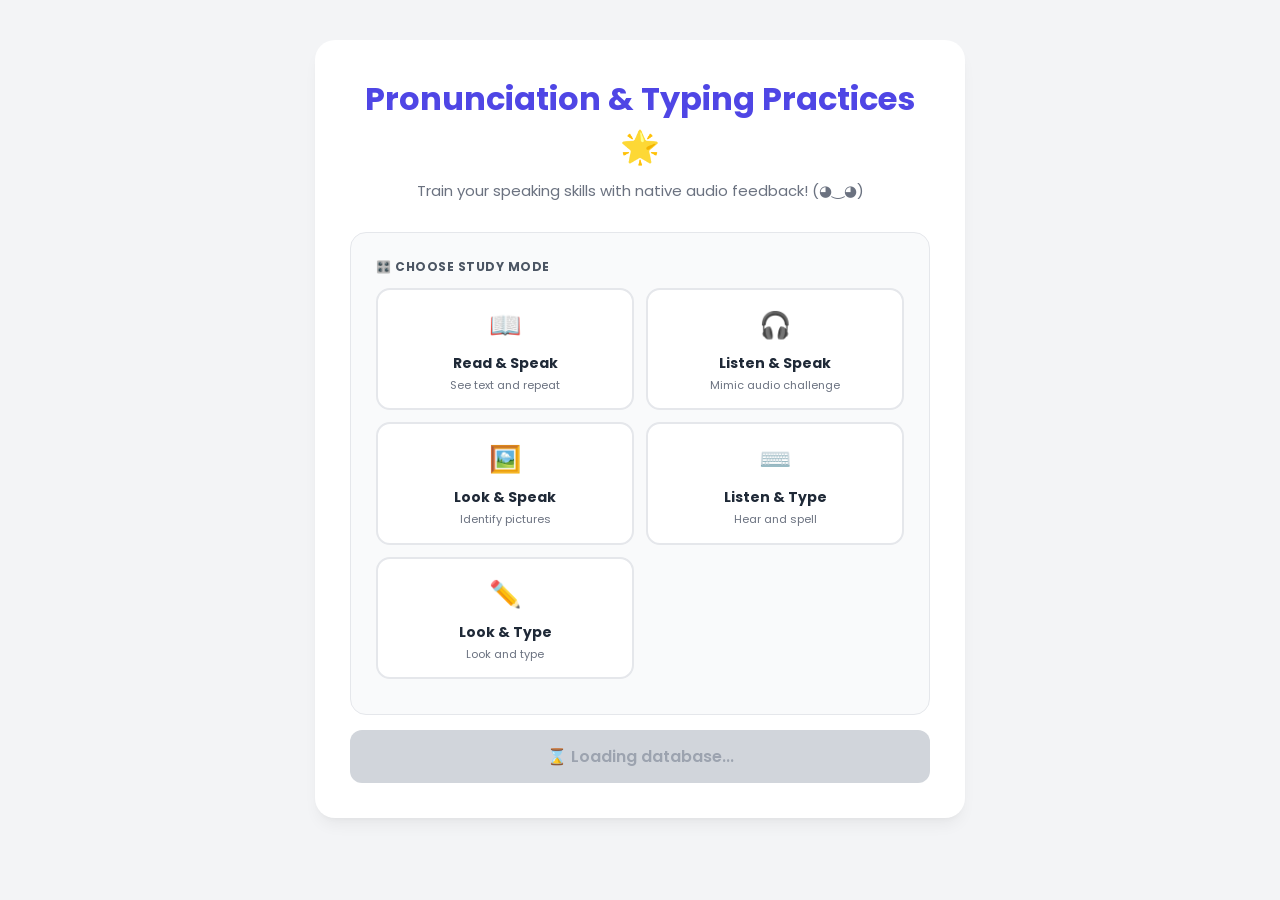
==== commit 8110999d: "Update index.html" ====
--- a/index.html
+++ b/index.html
@@ -659,7 +659,7 @@
 
     <!-- ==================== Screen 1: Study Configuration (Setup Screen) ==================== -->
     <div id="screen-setup" class="container screen-section active">
-        <h1>Pronunciation App 🌟</h1>
+        <h1>Pronunciation & Typing Practices 🌟</h1>
         <p class="subtitle">Train your speaking skills with native audio feedback! (◕‿◕)</p>
         
         <div class="setup-card">
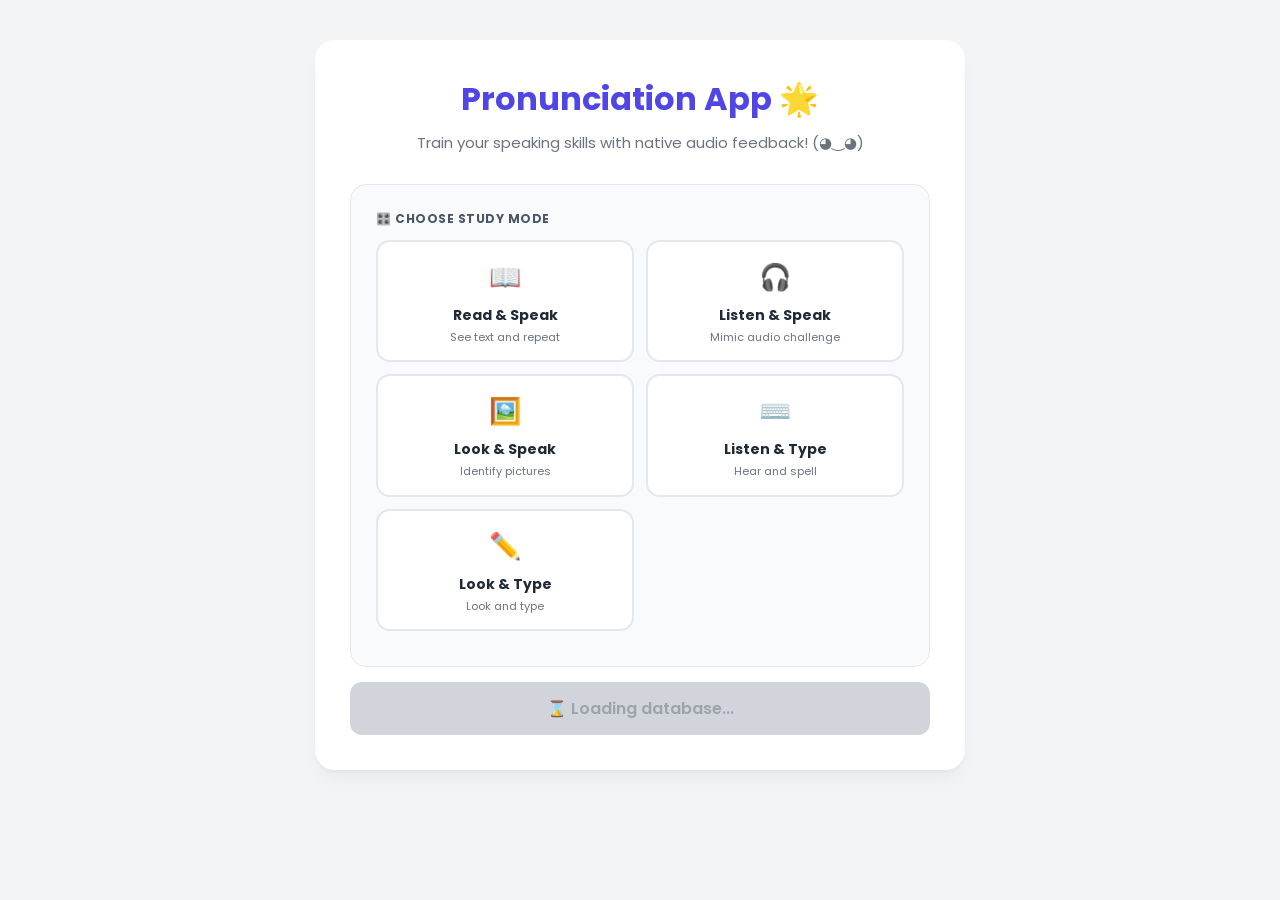
==== commit 44f56bd2: "Update index.html" ====
--- a/index.html
+++ b/index.html
@@ -197,7 +197,7 @@
         }
 
         #target-sentence {
-            font-size: 24px;
+            font-size: 22px;
             line-height: 1.6;
             font-weight: 600;
             color: var(--dark);
@@ -659,7 +659,7 @@
 
     <!-- ==================== Screen 1: Study Configuration (Setup Screen) ==================== -->
     <div id="screen-setup" class="container screen-section active">
-        <h1>Pronunciation & Typing Practices 🌟</h1>
+        <h1>Pronunciation App 🌟</h1>
         <p class="subtitle">Train your speaking skills with native audio feedback! (◕‿◕)</p>
         
         <div class="setup-card">
@@ -758,7 +758,7 @@
             <div id="target-sentence">Loading...</div>
         </div>
         
-        <!-- Main page results display is cleared upon evaluation and shown inside the popup instead -->
+        <!-- Spacing and text aligned tightly -->
         <div class="status-text" id="status-message">Ready. Click 'Start Practice' to begin.</div>
 
         <div class="btn-group">
@@ -770,31 +770,40 @@
                 ✏️ Check Answer
             </button>
             <!-- Practice Again button (Can be clicked at any completed turn) -->
-            <button class="btn-secondary" id="btn-retry" onclick="retryCurrentSentence()" style="display: none;">
+            <button class="btn-secondary btn-retry-style" id="btn-retry" onclick="retryCurrentSentence()" style="display: none;">
                 🔄 Practice Again
             </button>
-            <button class="btn-secondary" id="btn-next" onclick="loadNextSentence()">
+            <button class="btn-secondary btn-next-style" id="btn-next" onclick="loadNextSentence()">
                 Next Challenge ➡️
             </button>
         </div>
     </div>
 
-    <!-- ==================== New: Standard Score and Grammar Coach Modal Window ==================== -->
-    <div id="evaluation-modal" class="container screen-section" style="display: none; max-width: 600px; padding: 25px;">
-        <h2 style="text-align: center; color: var(--primary); font-size: 24px; margin-bottom: 15px;">📊 Performance Analysis</h2>
-        
-        <div class="card" style="min-height: auto; padding: 15px; background: var(--light); margin-bottom: 15px;">
+    <!-- ==================== New: Floated Modal Overlays for results evaluation ==================== -->
+    <div id="evaluation-modal" class="modal-overlay" style="display: none;">
+        <div class="modal-content">
+            <h2 style="font-weight: 800; color: var(--dark); font-size: 22px;">Analysis Result 📈</h2>
+            
             <div id="modal-score" class="modal-score">0%</div>
-            <div id="modal-comparison" class="comparison-result" style="margin: 5px 0;"></div>
+            
+            <div id="modal-comparison" class="comparison-result"></div>
+            
             <div id="modal-grammar-tip" class="modal-grammar-tip" style="display: none;"></div>
-            <div id="modal-status" class="status-text" style="margin-bottom: 5px; font-weight: 500;"></div>
-        </div>
-
-        <div class="modal-actions">
-            <!-- Distinct attractive colored buttons -->
-            <button class="btn-retry-style" id="modal-btn-retry" onclick="closeModalAndRetry()">🔄 Practice Again</button>
-            <button class="btn-next-style" id="modal-btn-next" onclick="closeModalAndNext()">Next Challenge ➡️</button>
-            <button class="btn-secondary" onclick="closeModal()" style="background: #E5E7EB; color: #4B5563;">Close ❌</button>
+            
+            <div id="modal-status" class="status-text" style="margin-bottom: 20px;"></div>
+            
+            <div class="modal-actions">
+                <!-- Brighter and attractive action buttons inside evaluation overlay -->
+                <button class="btn-retry-style" id="modal-btn-retry" onclick="closeModalAndRetry()">
+                    🔄 Practice Again
+                </button>
+                <button class="btn-next-style" id="modal-btn-next" onclick="closeModalAndNext()">
+                    Next Challenge ➡️
+                </button>
+                <button class="btn-secondary" onclick="closeModal()" style="background: #E5E7EB; color: #4B5563;">
+                    Close ❌
+                </button>
+            </div>
         </div>
     </div>
 
